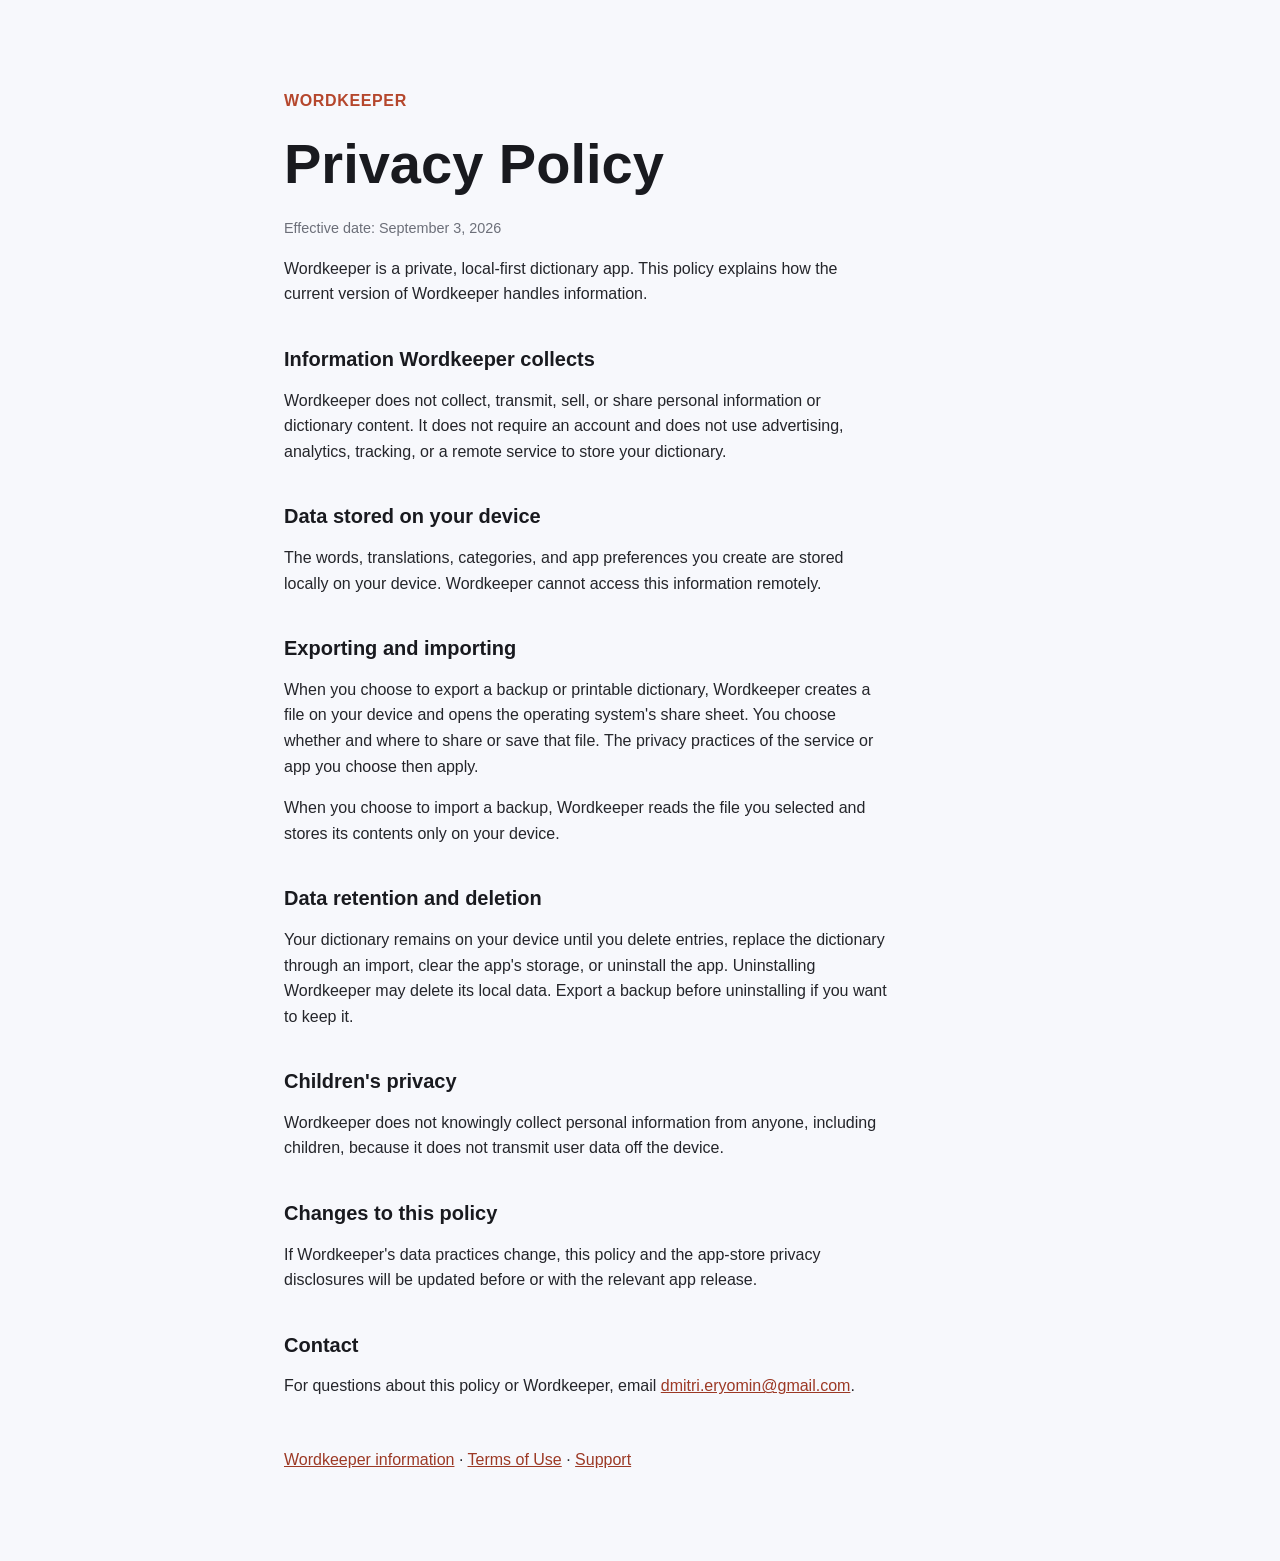
==== privacy/index.html @ b5aa270b "Initial commit added support, privacy and terms pages" ====
<!doctype html>
<html lang="en">
  <head>
    <meta charset="utf-8" />
    <meta name="viewport" content="width=device-width, initial-scale=1" />
    <meta name="description" content="Wordkeeper Privacy Policy." />
    <title>Privacy Policy — Wordkeeper</title>
    <link rel="stylesheet" href="../site.css" />
  </head>
  <body>
    <main>
      <p class="eyebrow">Wordkeeper</p>
      <h1>Privacy Policy</h1>
      <p class="meta">Effective date: September 3, 2026</p>

      <p>
        Wordkeeper is a private, local-first dictionary app. This policy explains how the current
        version of Wordkeeper handles information.
      </p>

      <h2>Information Wordkeeper collects</h2>
      <p>
        Wordkeeper does not collect, transmit, sell, or share personal information or dictionary
        content. It does not require an account and does not use advertising, analytics, tracking,
        or a remote service to store your dictionary.
      </p>

      <h2>Data stored on your device</h2>
      <p>
        The words, translations, categories, and app preferences you create are stored locally on
        your device. Wordkeeper cannot access this information remotely.
      </p>

      <h2>Exporting and importing</h2>
      <p>
        When you choose to export a backup or printable dictionary, Wordkeeper creates a file on
        your device and opens the operating system's share sheet. You choose whether and where to
        share or save that file. The privacy practices of the service or app you choose then apply.
      </p>
      <p>
        When you choose to import a backup, Wordkeeper reads the file you selected and stores its
        contents only on your device.
      </p>

      <h2>Data retention and deletion</h2>
      <p>
        Your dictionary remains on your device until you delete entries, replace the dictionary
        through an import, clear the app's storage, or uninstall the app. Uninstalling Wordkeeper
        may delete its local data. Export a backup before uninstalling if you want to keep it.
      </p>

      <h2>Children's privacy</h2>
      <p>
        Wordkeeper does not knowingly collect personal information from anyone, including
        children, because it does not transmit user data off the device.
      </p>

      <h2>Changes to this policy</h2>
      <p>
        If Wordkeeper's data practices change, this policy and the app-store privacy disclosures
        will be updated before or with the relevant app release.
      </p>

      <h2>Contact</h2>
      <p>
        For questions about this policy or Wordkeeper, email
        <a href="mailto:dmitri.eryomin@gmail.com">dmitri.eryomin@gmail.com</a>.
      </p>

      <p class="footer-links"><a href="../">Wordkeeper information</a> · <a href="../terms/">Terms of Use</a> · <a href="../support/">Support</a></p>
    </main>
  </body>
</html>
---- site.css ----
:root {
  color: #24252a;
  background: #f7f8fc;
  font-family: -apple-system, BlinkMacSystemFont, "Segoe UI", sans-serif;
  line-height: 1.6;
}

body {
  margin: 0;
}

main {
  box-sizing: border-box;
  max-width: 760px;
  margin: 0 auto;
  padding: 72px 24px;
}

h1,
h2 {
  color: #191a1f;
  line-height: 1.2;
}

h1 {
  font-size: clamp(2.1rem, 6vw, 3.5rem);
  margin: 0 0 20px;
}

h2 {
  font-size: 1.25rem;
  margin-top: 40px;
}

p,
li {
  max-width: 68ch;
}

.eyebrow {
  color: #b5472d;
  font-weight: 700;
  letter-spacing: 0.04em;
  text-transform: uppercase;
}

.lead {
  color: #565861;
  font-size: 1.15rem;
}

nav {
  display: flex;
  flex-wrap: wrap;
  gap: 12px;
  margin-top: 32px;
}

a {
  color: #9c3925;
}

nav a {
  border: 1px solid #d9dbe4;
  border-radius: 999px;
  padding: 10px 16px;
  text-decoration: none;
}

nav a:hover,
nav a:focus-visible {
  background: #fff;
  outline: 2px solid #b5472d;
  outline-offset: 2px;
}

.meta {
  color: #6c6f79;
  font-size: 0.9rem;
}

.footer-links {
  margin-top: 48px;
}
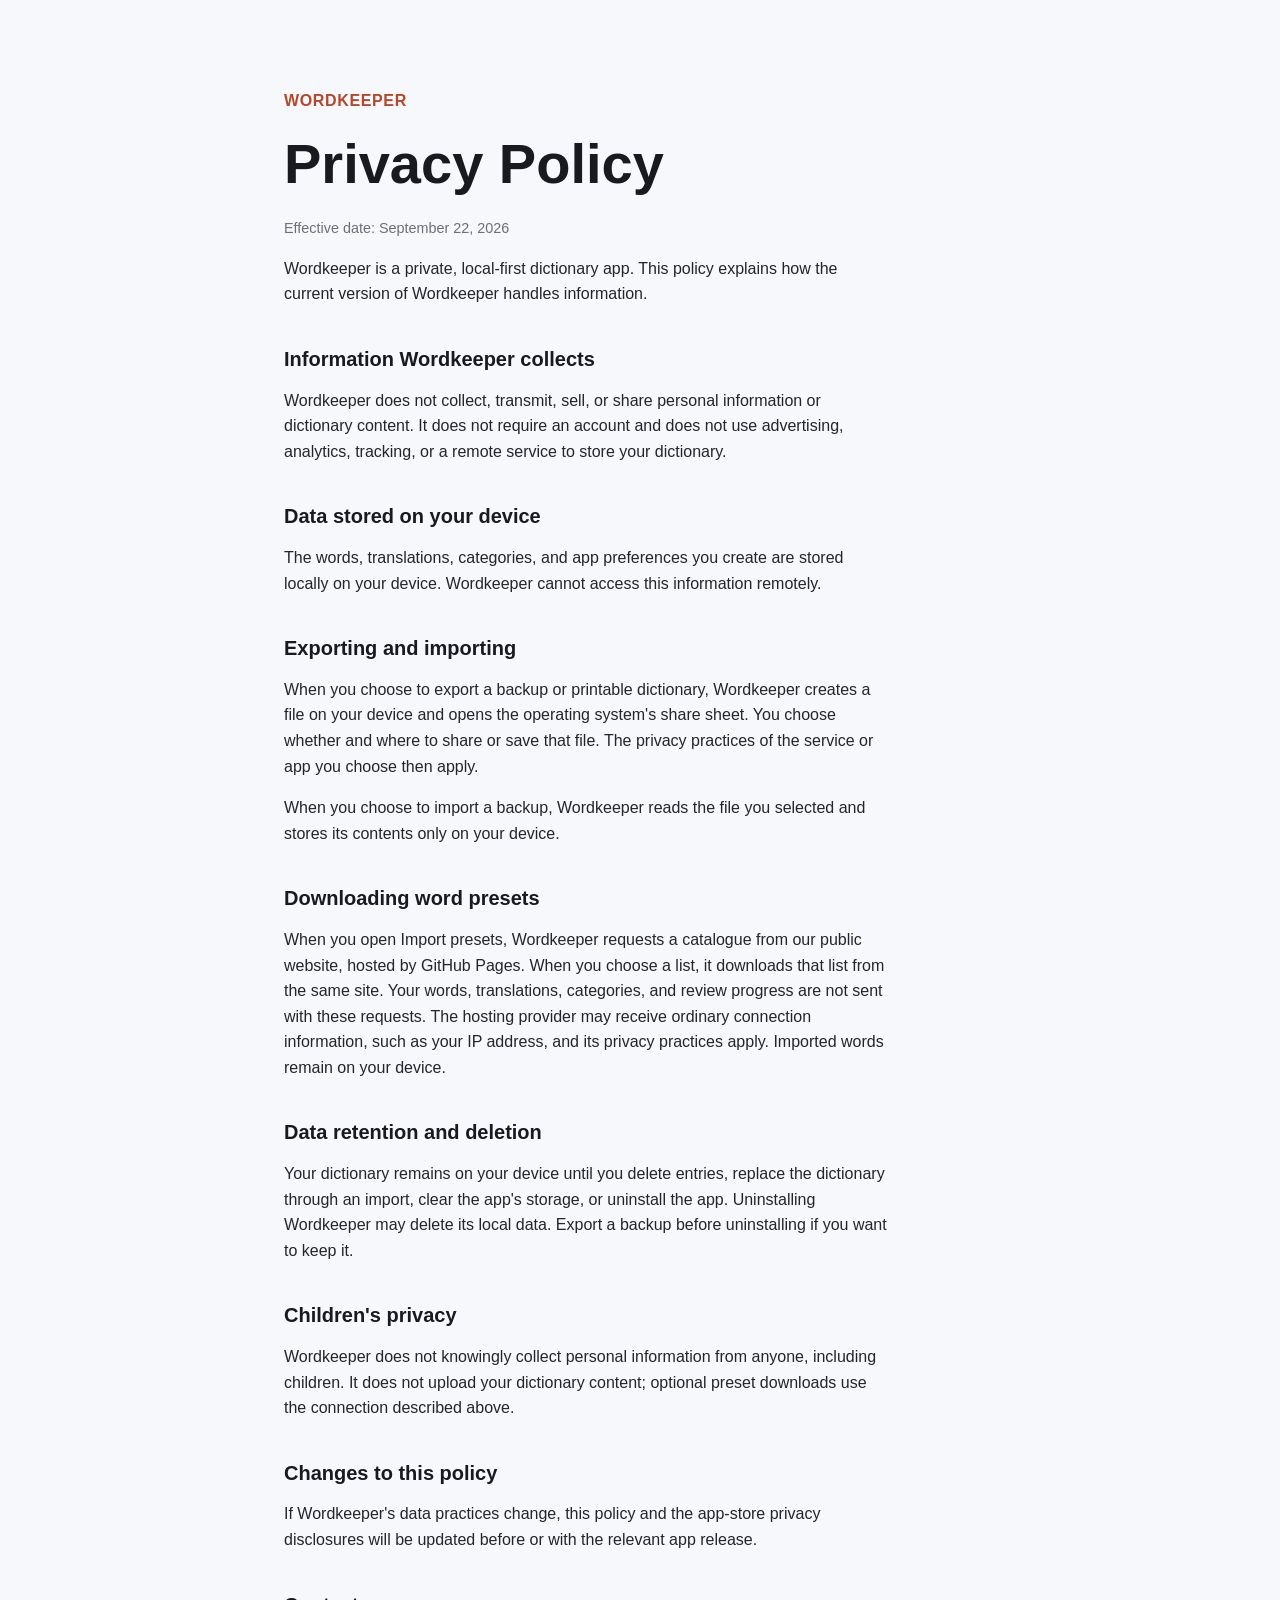
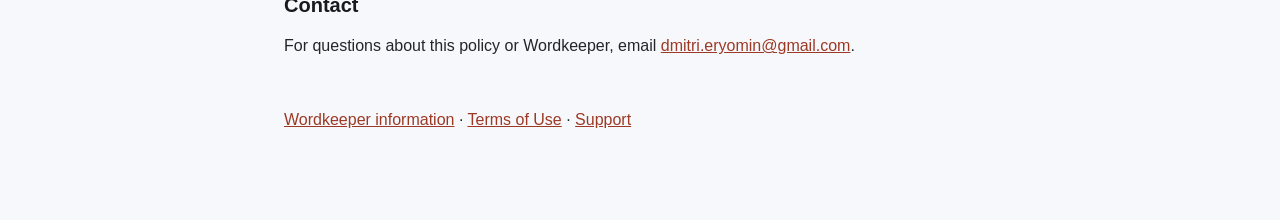
==== commit 407cd7cc: "feat: publish vocabulary presets" ====
--- a/privacy/index.html
+++ b/privacy/index.html
@@ -11,7 +11,7 @@
     <main>
       <p class="eyebrow">Wordkeeper</p>
       <h1>Privacy Policy</h1>
-      <p class="meta">Effective date: September 3, 2026</p>
+      <p class="meta">Effective date: September 22, 2026</p>
 
       <p>
         Wordkeeper is a private, local-first dictionary app. This policy explains how the current
@@ -42,6 +42,15 @@
         contents only on your device.
       </p>
 
+      <h2>Downloading word presets</h2>
+      <p>
+        When you open Import presets, Wordkeeper requests a catalogue from our public website,
+        hosted by GitHub Pages. When you choose a list, it downloads that list from the same site.
+        Your words, translations, categories, and review progress are not sent with these requests.
+        The hosting provider may receive ordinary connection information, such as your IP address,
+        and its privacy practices apply. Imported words remain on your device.
+      </p>
+
       <h2>Data retention and deletion</h2>
       <p>
         Your dictionary remains on your device until you delete entries, replace the dictionary
@@ -52,7 +61,8 @@
       <h2>Children's privacy</h2>
       <p>
         Wordkeeper does not knowingly collect personal information from anyone, including
-        children, because it does not transmit user data off the device.
+        children. It does not upload your dictionary content; optional preset downloads use the
+        connection described above.
       </p>
 
       <h2>Changes to this policy</h2>
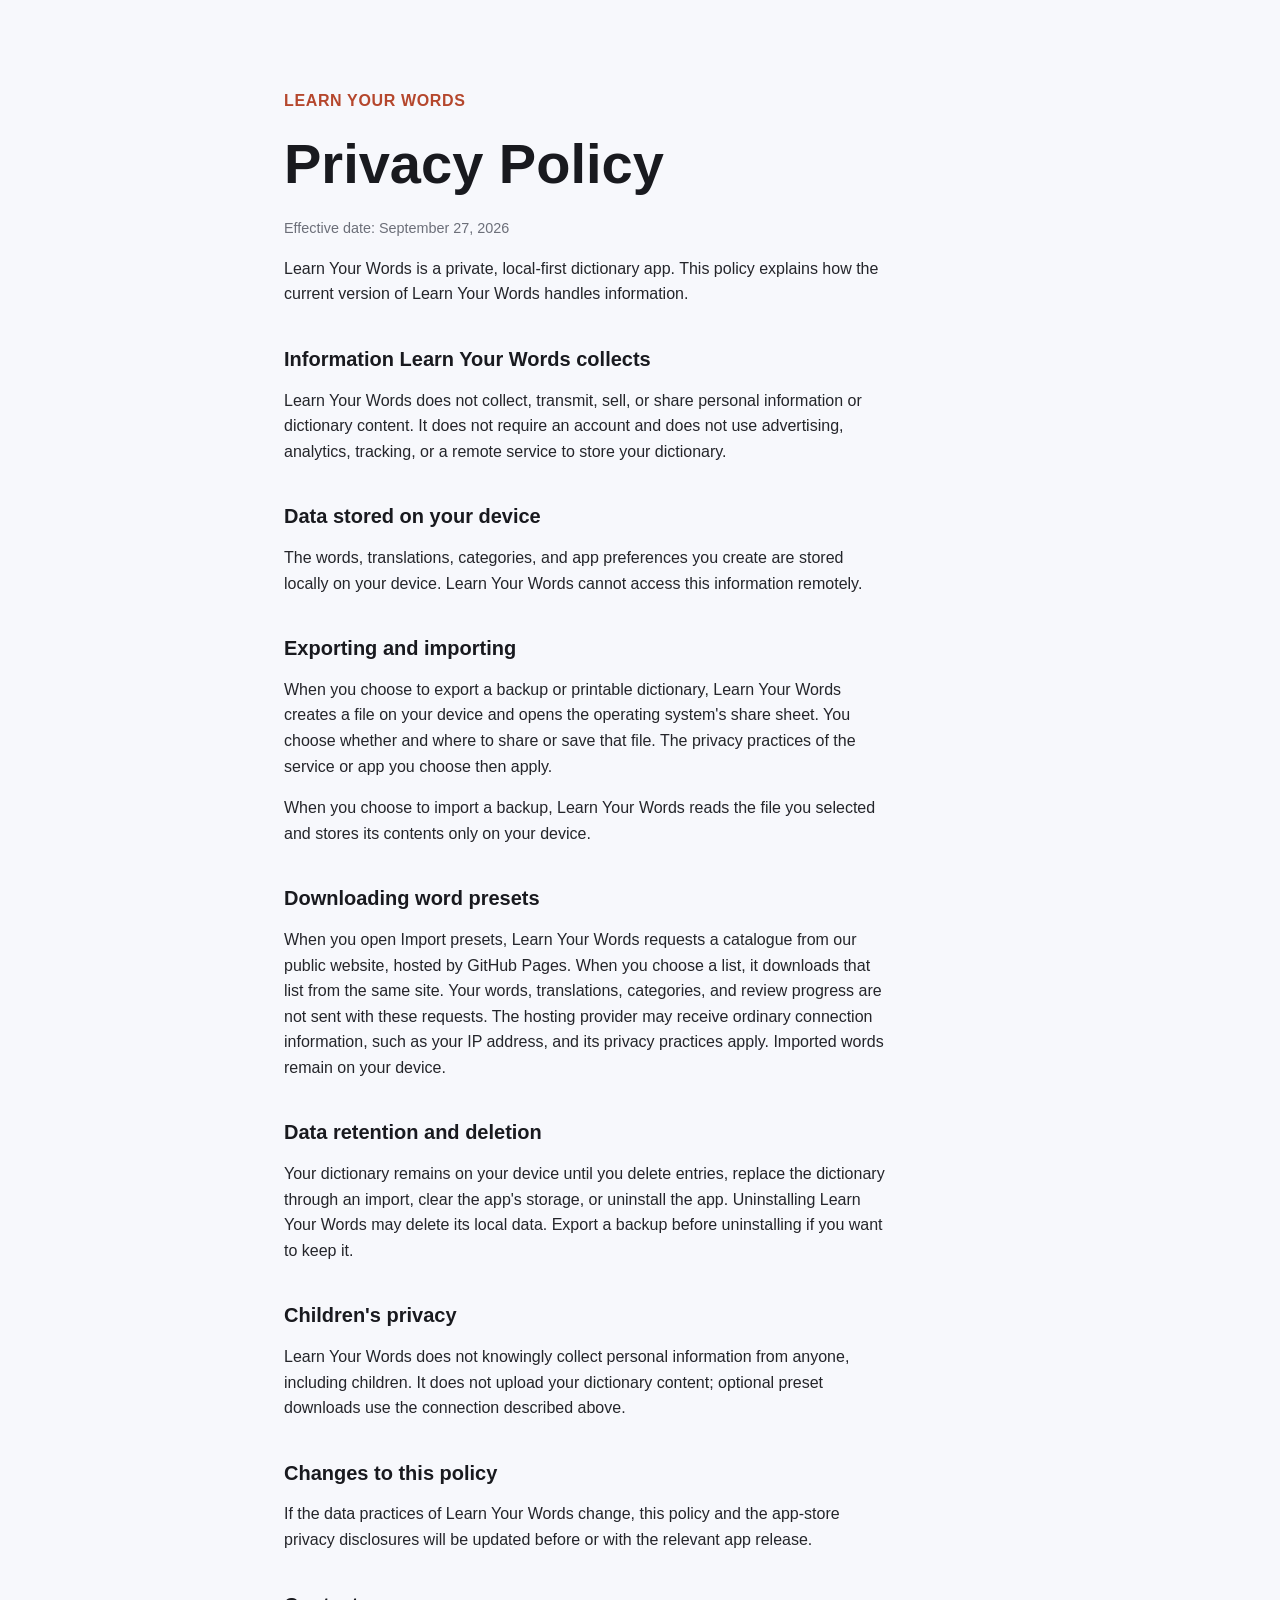
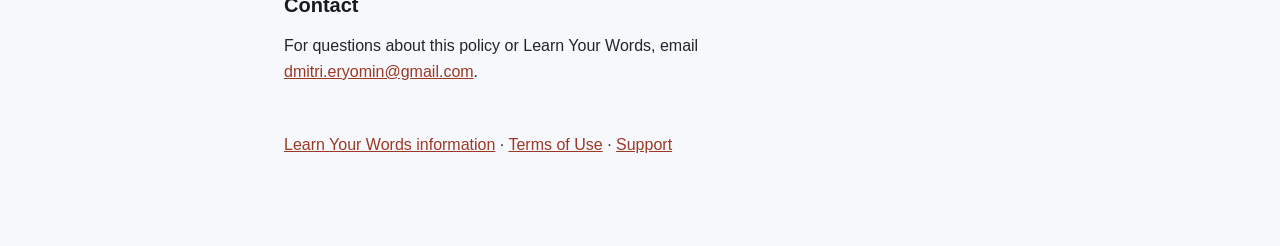
==== commit c1e0322f: "docs: rename app to Learn Your Words" ====
--- a/privacy/index.html
+++ b/privacy/index.html
@@ -3,24 +3,24 @@
   <head>
     <meta charset="utf-8" />
     <meta name="viewport" content="width=device-width, initial-scale=1" />
-    <meta name="description" content="Wordkeeper Privacy Policy." />
-    <title>Privacy Policy — Wordkeeper</title>
+    <meta name="description" content="Learn Your Words Privacy Policy." />
+    <title>Privacy Policy — Learn Your Words</title>
     <link rel="stylesheet" href="../site.css" />
   </head>
   <body>
     <main>
-      <p class="eyebrow">Wordkeeper</p>
+      <p class="eyebrow">Learn Your Words</p>
       <h1>Privacy Policy</h1>
-      <p class="meta">Effective date: September 22, 2026</p>
+      <p class="meta">Effective date: September 27, 2026</p>
 
       <p>
-        Wordkeeper is a private, local-first dictionary app. This policy explains how the current
-        version of Wordkeeper handles information.
+        Learn Your Words is a private, local-first dictionary app. This policy explains how the current
+        version of Learn Your Words handles information.
       </p>
 
-      <h2>Information Wordkeeper collects</h2>
+      <h2>Information Learn Your Words collects</h2>
       <p>
-        Wordkeeper does not collect, transmit, sell, or share personal information or dictionary
+        Learn Your Words does not collect, transmit, sell, or share personal information or dictionary
         content. It does not require an account and does not use advertising, analytics, tracking,
         or a remote service to store your dictionary.
       </p>
@@ -28,23 +28,23 @@
       <h2>Data stored on your device</h2>
       <p>
         The words, translations, categories, and app preferences you create are stored locally on
-        your device. Wordkeeper cannot access this information remotely.
+        your device. Learn Your Words cannot access this information remotely.
       </p>
 
       <h2>Exporting and importing</h2>
       <p>
-        When you choose to export a backup or printable dictionary, Wordkeeper creates a file on
+        When you choose to export a backup or printable dictionary, Learn Your Words creates a file on
         your device and opens the operating system's share sheet. You choose whether and where to
         share or save that file. The privacy practices of the service or app you choose then apply.
       </p>
       <p>
-        When you choose to import a backup, Wordkeeper reads the file you selected and stores its
+        When you choose to import a backup, Learn Your Words reads the file you selected and stores its
         contents only on your device.
       </p>
 
       <h2>Downloading word presets</h2>
       <p>
-        When you open Import presets, Wordkeeper requests a catalogue from our public website,
+        When you open Import presets, Learn Your Words requests a catalogue from our public website,
         hosted by GitHub Pages. When you choose a list, it downloads that list from the same site.
         Your words, translations, categories, and review progress are not sent with these requests.
         The hosting provider may receive ordinary connection information, such as your IP address,
@@ -54,30 +54,30 @@
       <h2>Data retention and deletion</h2>
       <p>
         Your dictionary remains on your device until you delete entries, replace the dictionary
-        through an import, clear the app's storage, or uninstall the app. Uninstalling Wordkeeper
+        through an import, clear the app's storage, or uninstall the app. Uninstalling Learn Your Words
         may delete its local data. Export a backup before uninstalling if you want to keep it.
       </p>
 
       <h2>Children's privacy</h2>
       <p>
-        Wordkeeper does not knowingly collect personal information from anyone, including
+        Learn Your Words does not knowingly collect personal information from anyone, including
         children. It does not upload your dictionary content; optional preset downloads use the
         connection described above.
       </p>
 
       <h2>Changes to this policy</h2>
       <p>
-        If Wordkeeper's data practices change, this policy and the app-store privacy disclosures
+        If the data practices of Learn Your Words change, this policy and the app-store privacy disclosures
         will be updated before or with the relevant app release.
       </p>
 
       <h2>Contact</h2>
       <p>
-        For questions about this policy or Wordkeeper, email
+        For questions about this policy or Learn Your Words, email
         <a href="mailto:dmitri.eryomin@gmail.com">dmitri.eryomin@gmail.com</a>.
       </p>
 
-      <p class="footer-links"><a href="../">Wordkeeper information</a> · <a href="../terms/">Terms of Use</a> · <a href="../support/">Support</a></p>
+      <p class="footer-links"><a href="../">Learn Your Words information</a> · <a href="../terms/">Terms of Use</a> · <a href="../support/">Support</a></p>
     </main>
   </body>
 </html>
